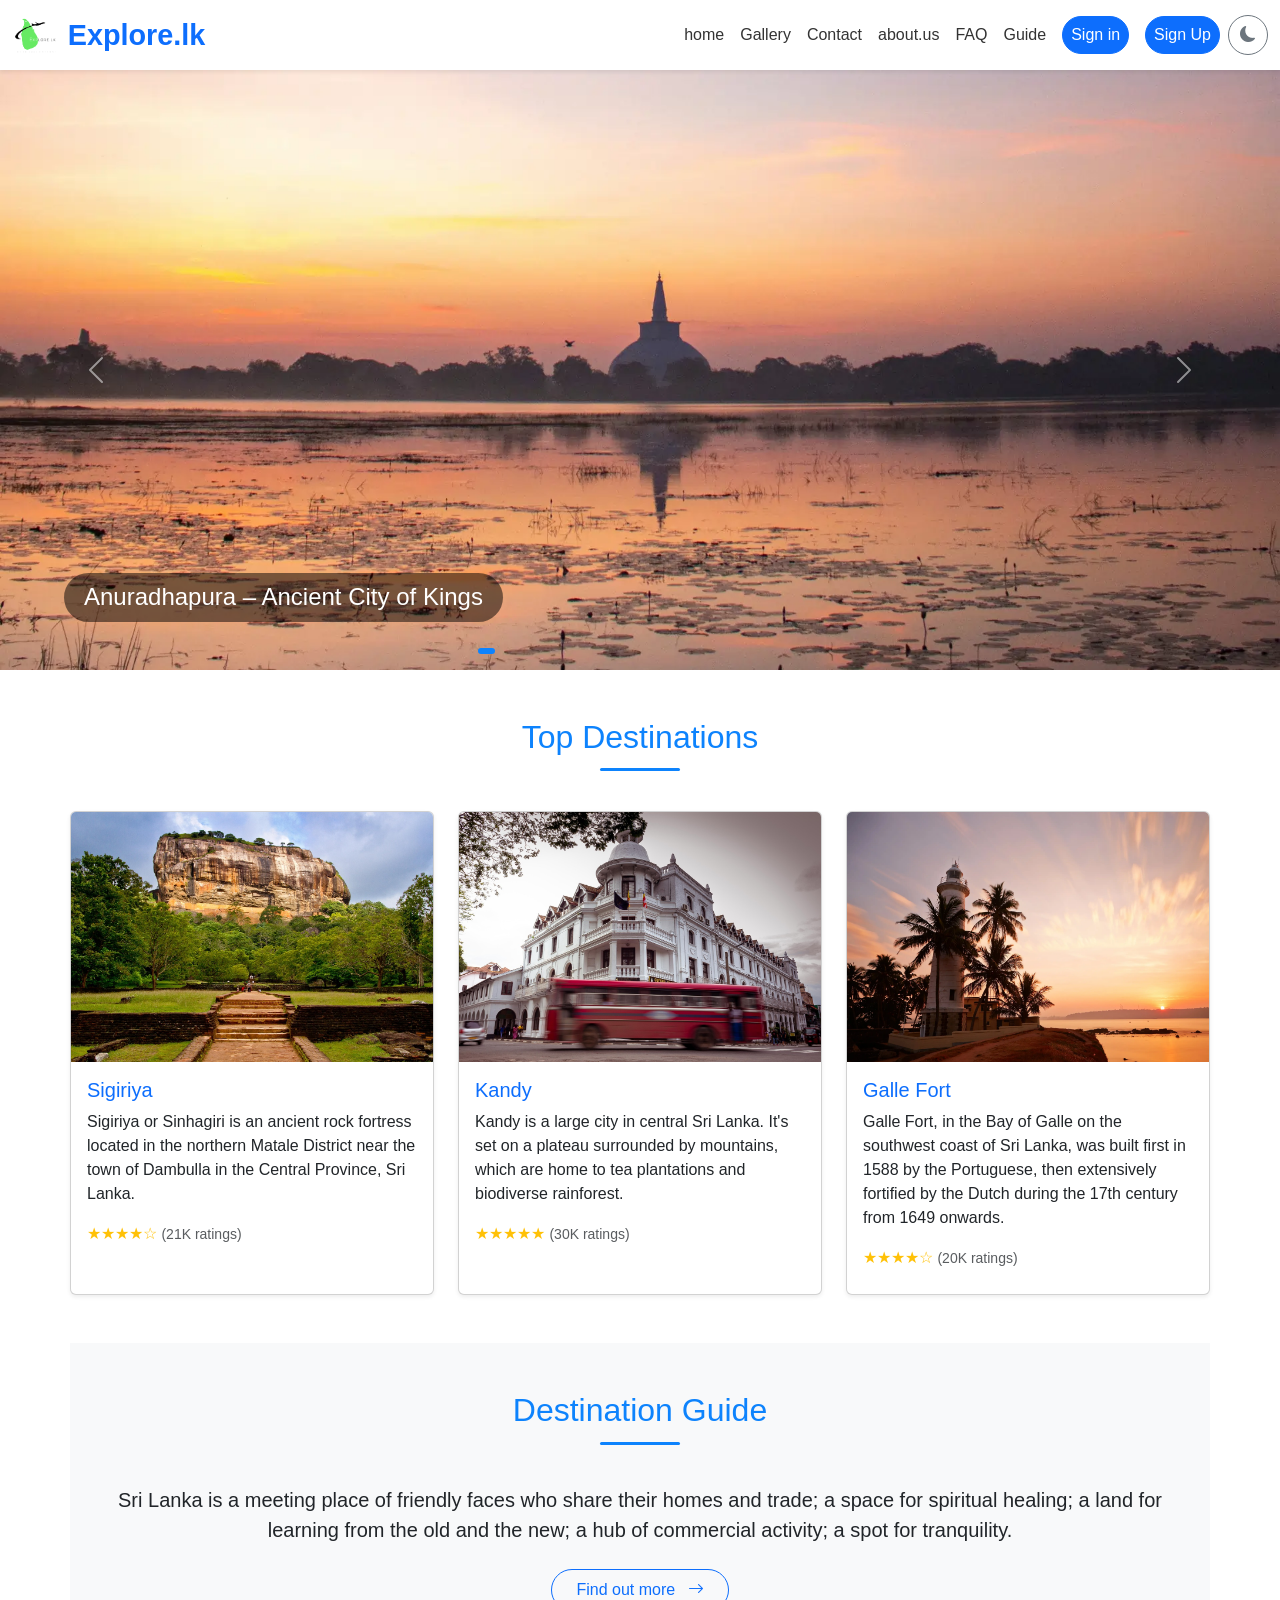
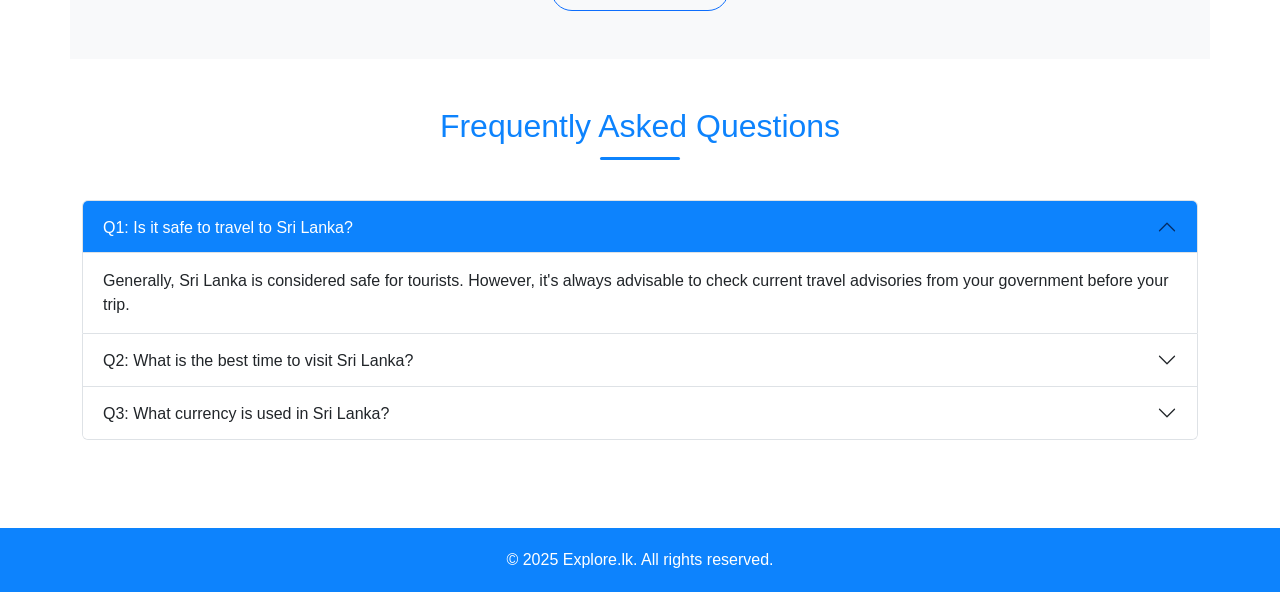
==== Explore.lk (7)/Explore.lk/index.html @ 59991ffa "Add files via upload" ====
<!DOCTYPE html>
<html lang="en">
<head>
  <meta charset="UTF-8">
  <meta name="viewport" content="width=device-width, initial-scale=1.0">
  <title>Explore.lk - See Sri Lanka Differently</title>
  <link href="https://cdn.jsdelivr.net/npm/bootstrap@5.3.0/dist/css/bootstrap.min.css" rel="stylesheet">
  <link href="https://cdn.jsdelivr.net/npm/bootstrap-icons@1.10.5/font/bootstrap-icons.css" rel="stylesheet">
  <link href="https://cdn.jsdelivr.net/npm/aos@2.3.4/dist/aos.css" rel="stylesheet">
  <link rel="stylesheet" href="assets/css/style.css">
</head>
<body>
  <!-- Preloader -->
  <div id="preloader">
    <img src="assets/img/preloader/Explore.lk Logo.png" alt="Logo" class="preloader-logo" />
  </div>
  <script>
    /* Disable right-click */
    document.addEventListener("contextmenu", function(e) {
        e.preventDefault();
    });

    /* Disable copy */
    document.addEventListener("copy", function(e) {
        e.preventDefault();
    });

    /* Disable paste */
    document.addEventListener("paste", function(e) {
        e.preventDefault();
    });

    /* Disable text selection */
    document.addEventListener("selectstart", function(e) {
        e.preventDefault();
    });

    /* Disable image dragging */
    document.addEventListener("dragstart", function(e) {
        if (e.target.tagName === "IMG") {
            e.preventDefault();
        }
    });

    /* Disable link dragging */
    document.addEventListener("dragstart", function(e) {
        if (e.target.tagName === "A") {
            e.preventDefault();
        }
    });

    /* Ensure default cursor on all elements and pointer cursor on clickable elements */
    document.addEventListener("mouseover", function(e) {
        if (["A", "BUTTON", "IMG", "INPUT", "I"].includes(e.target.tagName)) {
            e.target.style.cursor = "pointer";
        } else {
            e.target.style.cursor = "default";
        }
    });
   </script>


<!-- Header -->
<header class="shadow-sm fixed-top">
  <nav class="navbar navbar-expand-md navbar-light">
    <div class="container-fluid">
      <div class="d-flex align-items-center gap-2">
        <div class="logo-wrapper position-relative">
          <img src="assets/img/logos/logo-light.png" alt="Logo" class="nav-logo light-logo">
          <img src="assets/img/logos/logo-dark.png" alt="Logo" class="nav-logo dark-logo">
        </div>
          <h1 class="site-title text-primary fw-bold m-0">Explore.lk</h1>
        </div>

        <button class="navbar-toggler" type="button" data-bs-toggle="collapse" data-bs-target="#navbarNav">
          <span class="navbar-toggler-icon"></span>
        </button>

        <div class="collapse navbar-collapse justify-content-end" id="navbarNav">
          <ul class="navbar-nav align-items-center">
           <li class="nav-item">
              <a href="index.html" class="nav-link">home</a>
            </li>
            <li class="nav-item">
              <a href="gallery.html" class="nav-link">Gallery</a>
            </li>
            <li class="nav-item">
              <a href="contact.html" class="nav-link">Contact</a>
            </li>
            </li>
            <li class="nav-item">
              <a href="about.html" class="nav-link">about.us</a>
            </li>
            <li class="nav-item">
                <a href="index.html#faq" class="nav-link">FAQ</a>
            </li>
            <li class="nav-item">
                <a href="index.html#guide" class="nav-link">Guide</a>
            </li>
          <li class="nav-link">
              <a href="login.html" class="btn btn-primary rounded-pill px-2">Sign in</a>
            </li>
            <li class="nav-link">
              <a href="signup.html" class="btn btn-primary rounded-pill px-2">Sign Up</a>
            </li>
          <div class="header-actions">
          <button id="darkModeToggle" class="btn btn-outline-secondary rounded-circle" title="Toggle dark mode">
            <i class="bi bi-moon-fill" id="darkIcon"></i>
          </button>
          </ul>
        </div>
      </div>
    </nav>
  </header>

  <!-- Carousel -->
  <section class="carousel-section" data-aos="fade-up">
    <div id="carouselExampleIndicators" class="carousel slide" data-bs-ride="carousel" data-bs-pause="false">
      <div class="carousel-indicators">
        <button type="button" data-bs-target="#carouselExampleIndicators" data-bs-slide-to="0" class="active" aria-current="true" aria-label="Slide 1"><span></span></button>
        <button type="button" data-bs-target="#carouselExampleIndicators" data-bs-slide-to="1" aria-label="Slide 2"><span></span></button>
        <button type="button" data-bs-target="#carouselExampleIndicators" data-bs-slide-to="2" aria-label="Slide 3"><span></span></button>
        <button type="button" data-bs-target="#carouselExampleIndicators" data-bs-slide-to="3" aria-label="Slide 4"><span></span></button>
        <button type="button" data-bs-target="#carouselExampleIndicators" data-bs-slide-to="4" aria-label="Slide 5"><span></span></button>
      </div>
      <div class="carousel-inner">
        <div class="carousel-item active">
          <img src="assets/img/carousel/Anuradhapura.webp" class="d-block w-100" alt="Anuradhapura" />
          <div class="carousel-caption text-start text-md-start text-center">
            <h5>Anuradhapura – Ancient City of Kings</h5>
          </div>
        </div>
        <div class="carousel-item">
          <img src="assets/img/carousel/Arugam Bay.webp" class="d-block w-100" alt="Arugam Bay" />
          <div class="carousel-caption text-start text-md-start text-center">
            <h5>Arugam Bay – Surfing Paradise</h5>
          </div>
        </div>
        <div class="carousel-item">
          <img src="assets/img/carousel/Ella.webp" class="d-block w-100" alt="Ella" />
          <div class="carousel-caption text-start text-md-start text-center">
            <h5>Ella – Scenic Hill Country Escape</h5>
          </div>
        </div>
        <div class="carousel-item">
          <img src="assets/img/carousel/Kandy.webp" class="d-block w-100" alt="Kandy" />
          <div class="carousel-caption text-start text-md-start text-center">
            <h5>Kandy – Heart of Sri Lankan Culture</h5>
          </div>
        </div>
        <div class="carousel-item">
          <img src="assets/img/carousel/Sigiriya.webp" class="d-block w-100" alt="Sigiriya" />
          <div class="carousel-caption text-start text-md-start text-center">
            <h5>Sigiriya – Fortress in the Sky</h5>
          </div>
        </div>
      </div>
      <button class="carousel-control-prev" type="button" data-bs-target="#carouselExampleIndicators" data-bs-slide="prev">
        <span class="carousel-control-prev-icon" aria-hidden="true"></span>
        <span class="visually-hidden">Previous</span>
      </button>
      <button class="carousel-control-next" type="button" data-bs-target="#carouselExampleIndicators" data-bs-slide="next">
        <span class="carousel-control-next-icon" aria-hidden="true"></span>
        <span class="visually-hidden">Next</span>
      </button>
    </div>
  </section>

  <!-- Featured Tours -->
  <section id="tours" class="tours-section container py-5" data-aos="fade-up" data-aos-delay="100">
    <h2 class="section-title">Top Destinations</h2>
    <div class="row g-4">
      <div class="col-md-4">
        <div class="card h-100 shadow-sm">
          <img src="assets/img/gallery/sigiriya-459197_1280.jpg" class="card-img-top" alt="Sigiriya" />
          <div class="card-body">
            <h5 class="card-title text-primary">Sigiriya</h5>
            <p class="card-text">Sigiriya or Sinhagiri is an ancient rock fortress located in the northern Matale District near the town of Dambulla in the Central Province, Sri Lanka.</p>
            <div class="text-warning mb-2">★★★★☆ <small class="text-muted">(21K ratings)</small></div>
          </div>
        </div>
      </div>
      <div class="col-md-4">
        <div class="card h-100 shadow-sm">
          <img src="assets/img/gallery/kandy.jpg" class="card-img-top" alt="Kandy" />
          <div class="card-body">
            <h5 class="card-title text-primary">Kandy</h5>
            <p class="card-text">Kandy is a large city in central Sri Lanka. It's set on a plateau surrounded by mountains, which are home to tea plantations and biodiverse rainforest.</p>
            <div class="text-warning mb-2">★★★★★ <small class="text-muted">(30K ratings)</small></div>
          </div>
        </div>
      </div>
      <div class="col-md-4">
        <div class="card h-100 shadow-sm">
          <img src="assets/img/gallery/Galle_fort.webp" class="card-img-top" alt="Galle Fort" />
          <div class="card-body">
            <h5 class="card-title text-primary">Galle Fort</h5>
            <p class="card-text">Galle Fort, in the Bay of Galle on the southwest coast of Sri Lanka, was built first in 1588 by the Portuguese, then extensively fortified by the Dutch during the 17th century from 1649 onwards.</p>
            <div class="text-warning mb-2">★★★★☆ <small class="text-muted">(20K ratings)</small></div>
          </div>
        </div>
      </div>
    </div>
  </section>

  <!-- Destination Guide -->
  <section id="guide" class="guide-section container py-5" data-aos="fade-up" data-aos-delay="200">
    <div class="container">
      <h2 class="section-title">Destination Guide</h2>
      <p class="lead text-center mb-4">
        Sri Lanka is a meeting place of friendly faces who share their homes and trade; a space for spiritual healing; a land for learning from the old and the new; a hub of commercial activity; a spot for tranquility.
      </p>
      <div class="text-center">
        <a href="#" class="btn btn-outline-primary rounded-pill px-4 py-2 animate-arrow">
          Find out more <i class="bi bi-arrow-right ms-2"></i>
        </a>
      </div>
    </div>
  </section>

  <!-- FAQ -->
  <section id="faq" class="container py-5" data-aos="fade-up" data-aos-delay="300">
    <h2 class="section-title">Frequently Asked Questions</h2>
    <div class="accordion" id="accordionExample">
      <div class="accordion-item">
        <h2 class="accordion-header" id="headingOne">
          <button class="accordion-button" type="button" data-bs-toggle="collapse" data-bs-target="#collapseOne">
            Q1: Is it safe to travel to Sri Lanka?
          </button>
        </h2>
        <div id="collapseOne" class="accordion-collapse collapse show" data-bs-parent="#accordionExample">
          <div class="accordion-body">Generally, Sri Lanka is considered safe for tourists. However, it's always advisable to check current travel advisories from your government before your trip.</div>
        </div>
      </div>
      <div class="accordion-item">
        <h2 class="accordion-header" id="headingTwo">
          <button class="accordion-button collapsed" type="button" data-bs-toggle="collapse" data-bs-target="#collapseTwo">
            Q2: What is the best time to visit Sri Lanka?
          </button>
        </h2>
        <div id="collapseTwo" class="accordion-collapse collapse" data-bs-parent="#accordionExample">
          <div class="accordion-body">Sri Lanka has two distinct monsoon seasons. The best time to visit the west and south coasts and the hill country is from December to March. For the east coast, the best time is from April/May to September.</div>
        </div>
      </div>
      <div class="accordion-item">
        <h2 class="accordion-header" id="headingThree">
          <button class="accordion-button collapsed" type="button" data-bs-toggle="collapse" data-bs-target="#collapseThree">
            Q3: What currency is used in Sri Lanka?
          </button>
        </h2>
        <div id="collapseThree" class="accordion-collapse collapse" data-bs-parent="#accordionExample">
          <div class="accordion-body">The currency used in Sri Lanka is the Sri Lankan Rupee (LKR).</div>
        </div>
      </div>
    </div>
  </section>

  <!-- Footer -->
  <footer>
    <p class="mb-0">&copy; 2025 Explore.lk. All rights reserved.</p>
  </footer>

  <!-- Scroll to top -->
  <button id="scrollToTopBtn">↑</button>

  <!-- Scripts -->
  <script src="https://cdn.jsdelivr.net/npm/bootstrap@5.3.0/dist/js/bootstrap.bundle.min.js"></script>
  <script src="https://cdn.jsdelivr.net/npm/aos@2.3.4/dist/aos.js"></script>
  <script src="assets/js/main.js"></script>
  <script src="assets/js/login.js"></script>
</body>
</html>
---- Explore.lk (7)/Explore.lk/assets/css/style.css ----
/* ===== LOGIN PAGE STYLES ===== */
.login-container button {
  width: 100%;
  padding: 12px;
  background: var(--primary);
  color: #fff;
  border: none;
  border-radius: 8px;
  font-weight: 600;
  cursor: pointer;
  transition: all 0.3s ease;
}

.login-container button:hover {
  background: #0a6bc7;
  transform: translateY(-2px);
}


body.dark-mode .login-container {
  background: var(--card-dark);
  color: var(--text-light);
  box-shadow: 0 8px 25px rgba(13,131,253,0.4);
  border: 1px solid var(--primary);
}

.login-container h2 {
  color: var(--primary);
  margin-bottom: 25px;
}

.login-container input {
  width: 100%;
  padding: 12px 15px;
  margin-bottom: 20px;
  border-radius: 8px;
  border: 1px solid #ccc;
  transition: all 0.3s ease;
}

body.dark-mode .login-container input {
  background: #3b3939;
  border-color: #000000;
  color: var(--text-light);
}

.login-container input:focus {
  border-color: var(--primary);
  box-shadow: 0 0 0 3px rgba(13,131,253,0.1);
}

body.dark-mode .login-container input:focus {
  box-shadow: 0 0 0 3px rgba(13,131,253,0.2);
}

.login-container button {
  width: 100%;
  padding: 12px;
  background: var(--primary);
  color: #fff;
  border: none;
  border-radius: 8px;
  font-weight: 600;
  cursor: pointer;
  transition: all 0.3s ease;
}

.login-container button:hover {
  background: #0a6bc7;
  transform: translateY(-2px);
}

.login-container .signup-link {
  margin-top: 15px;
  font-size: 14px;
}

.login-container .signup-link a {
  color: var(--primary);
  text-decoration: none;
}

.login-container .signup-link a:hover {
  text-decoration: underline;
}

/* Responsive */
@media (max-width: 767.98px) {
  .login-container {
    margin: 50px 20px;
    padding: 30px;
  }
}

/* ===== GLOBAL STYLES ===== */
:root {
  --primary: #0d83fd;
  --dark-bg: #121212;
  --light-bg: #f8f9fa;
  --card-dark: #302c2c;
  --text-light: #f1f1f1;
}

body {
  padding-top: 70px;
  background-color: #fff;
  font-family: 'Segoe UI', Tahoma, Geneva, Verdana, sans-serif;
  transition: background-color 0.3s ease;
}

body.dark-mode {
  background-color: var(--dark-bg);
  color: var(--text-light);
}

/* Preloader */
#preloader {
  position: fixed;
  width: 100%;
  height: 100vh;
  background: #fff;
  z-index: 9999;
  display: flex;
  align-items: center;
  justify-content: center;
  transition: opacity 0.6s ease;
}

.preloader-logo {
  width: 120px;
  animation: pulse 1.5s infinite ease-in-out;
}

@keyframes pulse {
  0%, 100% { transform: scale(1); opacity: 1; }
  50% { transform: scale(1.1); opacity: 0.6; }
}

/* Header */
header {
  position: fixed;
  top: 0;
  left: 0;
  width: 100%;
  background-color: rgba(255, 255, 255, 0.7);
  backdrop-filter: blur(5px);
  z-index: 1000;
  box-shadow: 0 2px 10px rgba(0,0,0,0.1);
}

body.dark-mode header {
  background-color: rgba(0, 0, 0, 0.5);
}

.site-title {
  font-size: 1.8rem;
  font-weight: 700;
  color: var(--primary);
  margin: 0;
}

.nav-link {
  color: #333;
  font-weight: 500;
  padding: 8px 15px;
  border-radius: 20px;
  transition: all 0.3s ease;
}

body.dark-mode .nav-link {
  color: #ddd;
}

.nav-link:hover, .nav-link.active {
  background-color: var(--primary);
  color: white !important;
}

/* ...existing header styles... */

#darkModeToggle {
  width: 40px;
  height: 40px;
  display: flex;
  align-items: center;
  justify-content: center;
}

/* ===== LOGIN BUTTON IN HEADER ===== */
.header-actions {
  display: flex;
  align-items: center;
  gap: 15px;
  margin-left: auto;
}

.header-login-btn {
  background: var(--primary);
  color: #fff;
  border: none;
  border-radius: 20px;
  padding: 8px 22px;
  font-weight: 600;
  cursor: pointer;
  transition: background 0.3s, transform 0.3s;
  font-size: 1rem;
  margin-left: 10px;
  box-shadow: 0 2px 8px rgba(13,131,253,0.08);
}

.header-login-btn:hover {
  background: #0a6bc7;
  transform: translateY(-2px);
}

body.dark-mode .header-login-btn {
  background: #0d83fd;
  color: #fff;
  border: 1px solid #fff;
}

body.dark-mode .header-login-btn:hover {
  background: #0a6bc7;
  color: #fff;
}

/* ...rest of your CSS... */

/* Footer */
footer {
  background: var(--primary);
  color: white;
  text-align: center;
  padding: 20px;
  margin-top: 40px;
}

/* Scroll to Top */
#scrollToTopBtn {
  position: fixed;
  bottom: 30px;
  right: 30px;
  background: var(--primary);
  color: white;
  border: none;
  border-radius: 50%;
  width: 45px;
  height: 45px;
  font-size: 22px;
  display: none;
  z-index: 999;
  box-shadow: 0 4px 10px rgba(0,0,0,0.2);
  cursor: pointer;
}

/* ===== HOMEPAGE STYLES ===== */
/* Carousel */
.carousel-section {
  margin-top: 0;
}

.carousel-item img {
  height: 600px;
  object-fit: cover;
  width: 100%;
}

@media (max-width: 767.98px) {
  .carousel-item img {
    height: auto;
    max-height: 100vh;
    object-fit: contain;
  }
}

.carousel-caption {
  text-align: center;
}

@media (min-width: 768px) {
  .carousel-caption {
    text-align: left;
    left: 5%;
  }
}

.carousel-caption h5 {
  background: rgba(0, 0, 0, 0.5);
  color: #fff;
  display: inline-block;
  padding: 10px 20px;
  border-radius: 25px;
  font-size: 1.5rem;
}

@media (max-width: 767.98px) {
  .carousel-caption h5 {
    font-size: 1rem;
    padding: 6px 12px;
  }
}

/* Carousel indicators */
.carousel-indicators [data-bs-target] {
  position: relative;
  width: 60px;
  height: 6px;
  border: none;
  border-radius: 24px;
  background: transparent;
}

.carousel-indicators [data-bs-target] span {
  content: "";
  position: absolute;
  top: 0;
  left: 0;
  width: 0;
  height: 100%;
  background: var(--primary);
  border-radius: inherit;
  transition: width 0.3s ease;
}

/* Tours Section */
.tours-section {
  padding: 80px 0;
}

.section-title {
  text-align: center;
  margin-bottom: 40px;
  color: var(--primary);
  position: relative;
  padding-bottom: 15px;
}

.section-title:after {
  content: '';
  position: absolute;
  bottom: 0;
  left: 50%;
  transform: translateX(-50%);
  width: 80px;
  height: 3px;
  background: var(--primary);
  border-radius: 2px;
}

.card {
  transition: transform 0.3s ease;
  height: 100%;
}

.card:hover {
  transform: translateY(-10px);
}

.card-img-top {
  height: 250px;
  object-fit: cover;
}

/* FAQ Section */
.accordion-button:not(.collapsed) {
  background-color: var(--primary);
  color: white;
}

/* Guide Section */
.guide-section {
  padding: 80px 0;
  background: var(--light-bg);
}

body.dark-mode .guide-section {
  background: #282626;
}

/* ===== GALLERY PAGE STYLES ===== */
.gallery-section {
  padding: 80px 0;
}

.gallery-filters {
  display: flex;
  justify-content: center;
  flex-wrap: wrap;
  gap: 10px;
  margin-bottom: 30px;
}

.gallery-filter-btn {
  background: transparent;
  border: 1px solid var(--primary);
  color: var(--primary);
  padding: 8px 20px;
  border-radius: 30px;
  transition: all 0.3s ease;
  font-weight: 500;
  cursor: pointer;
}

.gallery-filter-btn.active, 
.gallery-filter-btn:hover {
  background: var(--primary);
  color: white;
}

.gallery-grid {
  display: grid;
  grid-template-columns: repeat(auto-fill, minmax(300px, 1fr));
  gap: 25px;
}

.gallery-item {
  position: relative;
  border-radius: 10px;
  overflow: hidden;
  box-shadow: 0 5px 15px rgba(0,0,0,0.1);
  aspect-ratio: 4/3;
  transition: transform 0.3s ease;
}

.gallery-item:hover {
  transform: translateY(-10px);
}

.gallery-item img {
  width: 100%;
  height: 100%;
  object-fit: cover;
  display: block;
}

.gallery-overlay {
  position: absolute;
  top: 0;
  left: 0;
  width: 100%;
  height: 100%;
  background: rgba(0, 0, 0, 0.7);
  display: flex;
  flex-direction: column;
  justify-content: flex-end;
  padding: 20px;
  opacity: 0;
  transition: opacity 0.3s ease;
}

.gallery-item:hover .gallery-overlay {
  opacity: 1;
}

.gallery-title {
  color: white;
  font-size: 1.2rem;
  font-weight: 600;
  margin-bottom: 8px;
}

.gallery-description {
  color: #ddd;
  font-size: 0.9rem;
}

/* ===== CONTACT PAGE STYLES ===== */
.contact-section {
  padding: 80px 0;
}

.contact-container {
  max-width: 800px;
  margin: 0 auto;
  background: white;
  border-radius: 15px;
  overflow: hidden;
  box-shadow: 0 10px 30px rgba(0,0,0,0.1);
  padding: 30px;
}

body.dark-mode .contact-container {
  background: var(--card-dark);
}

.contact-header {
  text-align: center;
  margin-bottom: 30px;
}

.contact-methods {
  display: flex;
  flex-direction: column;
  gap: 30px;
  margin-bottom: 30px;
}

.contact-card {
  background: var(--light-bg);
  border-radius: 10px;
  padding: 25px;
  display: flex;
  flex-direction: column;
  align-items: center;
  text-align: center;
  transition: transform 0.3s ease;
}

body.dark-mode .contact-card {
  background: rgba(255,255,255,0.05);
}

.contact-card:hover {
  transform: translateY(-5px);
  box-shadow: 0 5px 15px rgba(13, 131, 253, 0.2);
}

.contact-icon {
  width: 70px;
  height: 70px;
  background: rgba(13, 131, 253, 0.1);
  border-radius: 50%;
  display: flex;
  align-items: center;
  justify-content: center;
  margin-bottom: 20px;
  font-size: 30px;
  color: var(--primary);
}

.contact-title {
  font-size: 1.3rem;
  margin-bottom: 10px;
  color: var(--primary);
}

.contact-description {
  margin-bottom: 20px;
  color: #666;
}

body.dark-mode .contact-description {
  color: #ccc;
}

.btn-contact {
  background: var(--primary);
  color: white;
  padding: 10px 25px;
  border-radius: 30px;
  display: inline-flex;
  align-items: center;
  gap: 8px;
  font-weight: 500;
  text-decoration: none;
  transition: all 0.3s ease;
}

.btn-contact:hover {
  background: #0a6bc7;
  color: white;
  transform: translateY(-3px);
}

.contact-form .form-control {
  padding: 12px 15px;
  margin-bottom: 20px;
  border: 1px solid #ddd;
  border-radius: 5px;
  transition: all 0.3s ease;
}

body.dark-mode .contact-form .form-control {
  background: #333;
  border-color: #444;
  color: #f1f1f1;
}

.contact-form .form-control:focus {
  border-color: var(--primary);
  box-shadow: 0 0 0 3px rgba(13, 131, 253, 0.1);
}

body.dark-mode .contact-form .form-control:focus {
  box-shadow: 0 0 0 3px rgba(13, 131, 253, 0.2);
}

.contact-form textarea.form-control {
  min-height: 150px;
  resize: vertical;
}

.btn-submit {
  background: var(--primary);
  color: white;
  padding: 12px 30px;
  border: none;
  border-radius: 30px;
  font-weight: 600;
  transition: all 0.3s ease;
}

.btn-submit:hover {
  background: #0a6bc7;
  transform: translateY(-3px);
}

/* ===== ABOUT BOX STYLES ===== */
/* About Boxes */
.about-box {
  background: #fff;
  color: #0d83fd;
  padding: 40px; /* bigger padding */
  border-radius: 10px;
  box-shadow: 0 8px 20px rgba(0,0,0,0.15); /* stronger shadow */
  transition: all 0.3s ease;
  font-size: 1.1rem; /* slightly bigger text */
}

body.dark-mode .about-box {
  background: #000000;
  color: #0d83fd;
  border: 1px solid #0d83fd;
  box-shadow: 0 8px 25px rgba(13,131,253,0.4); /* glowing effect */
}

/* Headers inside boxes */
.about-box h3 {
  color: inherit;
  font-size: 1.5rem; /* bigger heading */
  margin-bottom: 15px;
}

/* Team Section */
.team-member {
  background: #222; /* darker background for contrast */
  border-radius: 12px;
  box-shadow: 0 6px 18px rgba(0,0,0,0.25);
  transition: transform 0.3s ease, box-shadow 0.3s ease;
  padding: 20px;
}

body.dark-mode .team-member {
  background: #111; 
  box-shadow: 0 6px 20px rgba(13,131,253,0.5); /* subtle blue glow */
}

.team-member:hover {
  transform: translateY(-5px);
  box-shadow: 0 10px 30px rgba(13,131,253,0.6);
}

.team-member img {
  width: 120px; /* slightly bigger profile pics */
  height: 120px;
  border-radius: 50%;
  margin-bottom: 15px;
}
@media (prefers-color-scheme: dark) {
  .member-card {
    background-color: #000; /* black background */
    color: #000000;            /* white text for contrast */
  }

  .member-card .role {
    color: #000000; /* optional: slightly dimmed text for roles */
  }
}



/* Responsive adjustments */
@media (max-width: 767.98px) {
  .gallery-grid {
    grid-template-columns: 1fr;
  }
  
  .contact-methods {
    flex-direction: column;
  }
  
  .section-title {
    font-size: 1.8rem;
  }
  
  .site-title {
    font-size: 1.3rem;
  }
}
img {
  max-width: 100%;
  height: auto;
  display: block;
  transition: transform 0.3s ease;
}

/* For lazy loading */
img.lazy {
  opacity: 0;
  transition: opacity 0.3s ease;
}

img.lazy.loaded {
  opacity: 1;
}

.nav-logo {
  height: 40px;
  width: auto;
}

.light-logo { display: block; }
.dark-logo { display: none; }

body.dark-mode .light-logo { display: none; }
body.dark-mode .dark-logo { display: block; }
* Dark mode styles */
body.dark-mode {
  background-color: #292727;
  color: #f1f1f1;
}

/* Inputs in dark mode */
body.dark-mode input.form-control {
  background-color: #171616;
  color: #fff;
  border-color: #ffffff;
}

body.dark-mode input.form-control::placeholder {
  color: #ffffff;
  
}

/* Change logo visibility */
body.dark-mode .light-logo {
  display: none !important;
}

body.dark-mode .dark-logo {
  display: inline !important;
}

/* ===== Animated Picture Background for Login & Signup ===== */
.login-container, .signup-container {
  min-height: fit-content;
  background-size: cover;
  background-position: center;
  background-repeat: no-repeat;
  animation: bgSlide 24s linear infinite;
  transition: background-image 1s ease;
}

@keyframes bgSlide {
  0%   { background-image: url('../img/gallery/Mirissa.jpg'); }
  33%  { background-image: url('../img/gallery/Trinco.jpg'); }
  66%  { background-image: url('../img/gallery/Bentota.jpg'); }
  100% { background-image: url('../img/gallery/kandy.jpg'); }
}
.signup-card, .login-card {
  background: rgba(255, 255, 255, 0.75); /* semi-transparent white */
  backdrop-filter: blur(8px);            /* background blur */
  box-shadow: 0 8px 32px rgba(0,0,0,0.18); /* soft shadow */
  border-radius: 18px;
  border: 1px solid rgba(13, 131, 253, 0.08);
}

/* For dark mode */
body.dark-mode .signup-card, body.dark-mode .login-card {
  background: rgba(48, 44, 44, 0.85); /* semi-transparent dark */
  color: #f1f1f1;
  border: 1px solid rgba(13, 131, 253, 0.18);
}
body.dark-mode .signup-card,
body.dark-mode .login-card {
  color: #fff;
}

body.dark-mode .signup-card h2,
body.dark-mode .signup-card label,
body.dark-mode .signup-card p,
body.dark-mode .login-card h2,
body.dark-mode .login-card label,
body.dark-mode .login-card p {
  color: #fff;
}

body.dark-mode .signup-card input,
body.dark-mode .login-card input,
body.dark-mode .signup-card ::placeholder,
body.dark-mode .login-card ::placeholder {
  color: #fff;
}
/* ===== End of file ===== */
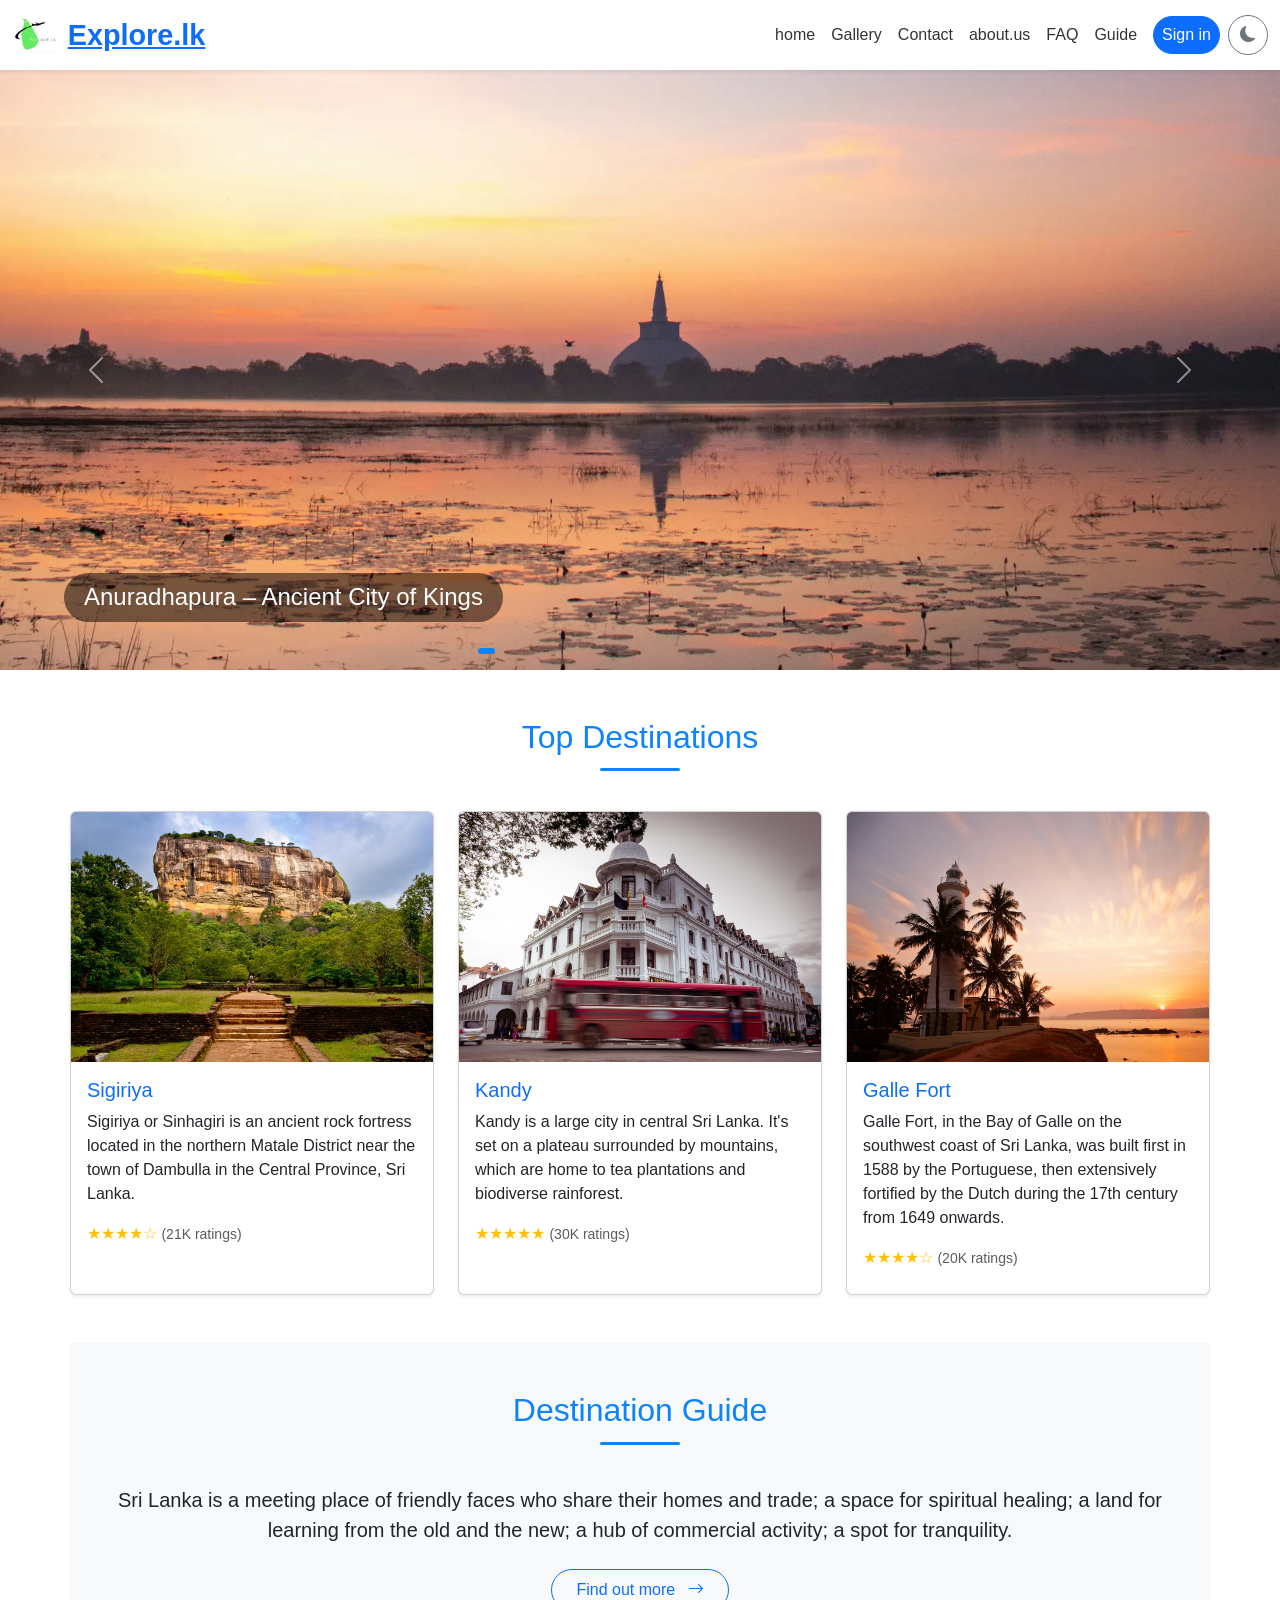
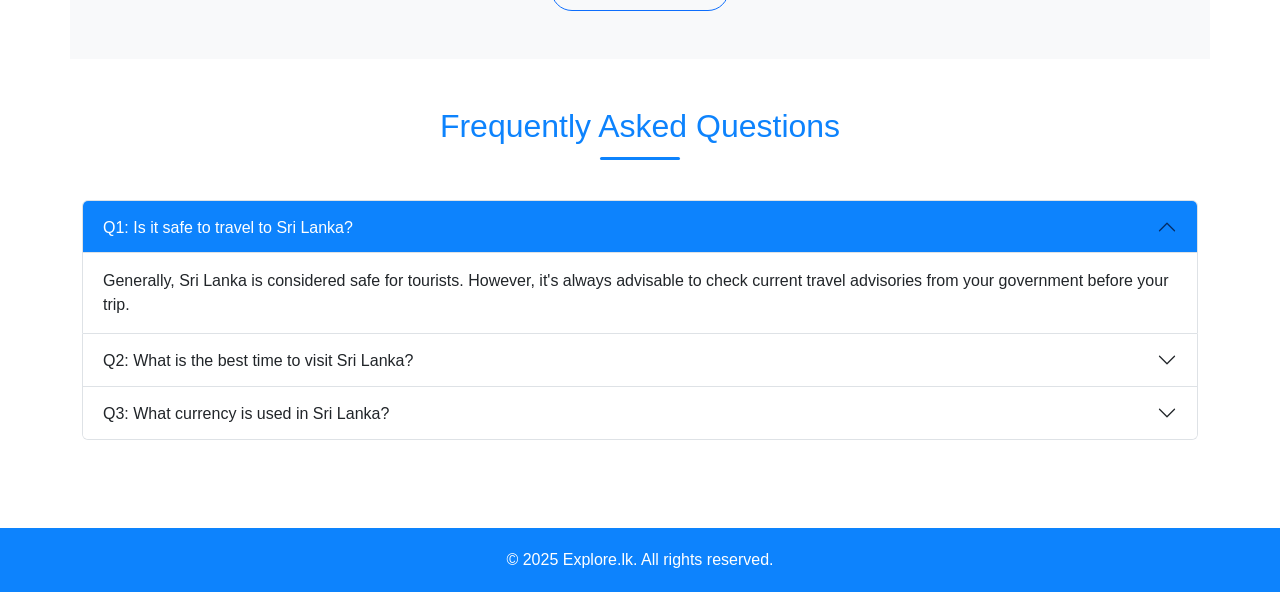
==== commit a217a2f6: "Add files via upload" ====
--- a/Explore.lk (7)/Explore.lk/index.html
+++ b/Explore.lk (7)/Explore.lk/index.html
@@ -66,10 +66,16 @@
     <div class="container-fluid">
       <div class="d-flex align-items-center gap-2">
         <div class="logo-wrapper position-relative">
-          <img src="assets/img/logos/logo-light.png" alt="Logo" class="nav-logo light-logo">
-          <img src="assets/img/logos/logo-dark.png" alt="Logo" class="nav-logo dark-logo">
-        </div>
+          <a href="index.html">
+            <img src="assets/img/logos/logo-light.png" alt="Logo" class="nav-logo light-logo">
+            <img src="assets/img/logos/logo-dark.png" alt="Logo" class="nav-logo dark-logo">
+          </a>
+          
+          
+        </div>
+          <a href="index.html">
           <h1 class="site-title text-primary fw-bold m-0">Explore.lk</h1>
+          </a>
         </div>
 
         <button class="navbar-toggler" type="button" data-bs-toggle="collapse" data-bs-target="#navbarNav">
@@ -100,9 +106,11 @@
           <li class="nav-link">
               <a href="login.html" class="btn btn-primary rounded-pill px-2">Sign in</a>
             </li>
-            <li class="nav-link">
-              <a href="signup.html" class="btn btn-primary rounded-pill px-2">Sign Up</a>
-            </li>
+          <div id="navbarProfile"></div> <!-- Add this line -->
+          <img src="assets/img/profile/profile.png" alt="Profile" class="profile-icon" id="profileIcon" title="Profile" onclick="toggleProfileMenu()" style="display: none;"  >
+          </div>
+          
+           
           <div class="header-actions">
           <button id="darkModeToggle" class="btn btn-outline-secondary rounded-circle" title="Toggle dark mode">
             <i class="bi bi-moon-fill" id="darkIcon"></i>
--- a/Explore.lk (7)/Explore.lk/assets/css/style.css
+++ b/Explore.lk (7)/Explore.lk/assets/css/style.css
@@ -742,7 +742,7 @@
 }
 
 /* ===== Animated Picture Background for Login & Signup ===== */
-.login-container, .signup-container {
+.login-container, .signup-container  {
   min-height: fit-content;
   background-size: cover;
   background-position: center;
@@ -757,7 +757,7 @@
   66%  { background-image: url('../img/gallery/Bentota.jpg'); }
   100% { background-image: url('../img/gallery/kandy.jpg'); }
 }
-.signup-card, .login-card {
+.signup-card, .login-card  {
   background: rgba(255, 255, 255, 0.75); /* semi-transparent white */
   backdrop-filter: blur(8px);            /* background blur */
   box-shadow: 0 8px 32px rgba(0,0,0,0.18); /* soft shadow */
@@ -766,7 +766,7 @@
 }
 
 /* For dark mode */
-body.dark-mode .signup-card, body.dark-mode .login-card {
+body.dark-mode .signup-card, body.dark-mode .login-card ,body.dark-mode .contact-card {
   background: rgba(48, 44, 44, 0.85); /* semi-transparent dark */
   color: #f1f1f1;
   border: 1px solid rgba(13, 131, 253, 0.18);
@@ -791,4 +791,191 @@
 body.dark-mode .login-card ::placeholder {
   color: #fff;
 }
-/* ===== End of file ===== */+    /* Strength bar */
+    #strengthBar {
+      width: 100%;
+      height: 8px;
+      background: #ddd;
+      border-radius: 5px;
+    }
+    #strengthFill {
+      height: 100%;
+      width: 0%;
+      border-radius: 5px;
+      transition: width 0.3s ease, background 0.3s ease;
+    }
+/* ===== End of file ===== */
+/* Futuristic Sidebar (Glassmorphism) */
+.sidebar {
+  width: 320px;
+  height: 100vh;
+  position: fixed;
+  right: -350px; /* start hidden */
+  top: 0;
+  background: rgba(255, 255, 255, 0.1);
+  backdrop-filter: blur(20px);
+  -webkit-backdrop-filter: blur(20px);
+  border-left: 1px solid rgba(255, 255, 255, 0.2);
+  box-shadow: -5px 0 25px rgba(0, 0, 0, 0.3);
+  padding: 30px;
+  color: #fff;
+  transition: right 0.6s cubic-bezier(0.25, 1, 0.5, 1),
+              opacity 0.6s ease;
+  opacity: 0;
+  z-index: 999;
+  border-radius: 30px 0 0 30px;
+}
+
+/* Active state (slide in) */
+.sidebar.active {
+  right: 0;
+  opacity: 1;
+}
+
+/* Futuristic Headings */
+.sidebar h2 {
+  font-size: 1.8rem;
+  font-weight: 600;
+  margin-bottom: 20px;
+  color: #fff;
+  text-shadow: 0 0 15px rgba(13, 131, 253, 0.8);
+}
+
+/* Profile info text */
+.sidebar p {
+  font-size: 1rem;
+  margin: 10px 0;
+  color: #f1f1f1;
+}
+
+/* Buttons with glowing effect */
+.sidebar button {
+  width: 100%;
+  padding: 12px;
+  background: linear-gradient(135deg, #0d83fd, #00c6ff);
+  color: white;
+  font-size: 1rem;
+  border: none;
+  border-radius: 15px;
+  cursor: pointer;
+  transition: all 0.3s ease;
+  box-shadow: 0 0 15px rgba(13, 131, 253, 0.6);
+}
+
+.sidebar button:hover {
+  background: linear-gradient(135deg, #005bb5, #0096ff);
+  transform: scale(1.05);
+  box-shadow: 0 0 25px rgba(0, 150, 255, 0.9);
+}
+
+/* Floating circular profile icon */
+#profileIcon {
+  position: fixed;
+  right: 20px;
+  top: 50%;
+  transform: translateY(-50%);
+  width: 60px;
+  height: 60px;
+  border-radius: 50%;
+  background: rgba(255,255,255,0.1);
+  backdrop-filter: blur(15px);
+  -webkit-backdrop-filter: blur(15px);
+  box-shadow: 0 0 15px rgba(13, 131, 253, 0.6);
+  display: flex;
+  align-items: center;
+  justify-content: center;
+  cursor: pointer;
+  transition: all 0.3s ease;
+  z-index: 1000;
+}
+
+#profileIcon:hover {
+  transform: translateY(-50%) scale(1.1);
+  box-shadow: 0 0 25px rgba(13, 131, 253, 0.9);
+}
+
+#profileIcon img {
+  width: 50px;
+  height: 50px;
+  border-radius: 50%;
+}
+
+/* Sidebar (frosted glass) */
+.sidebar {
+  width: 320px;
+  height: 100vh;
+  position: fixed;
+  right: -350px; /* hidden by default */
+  top: 0;
+  background: rgba(255, 255, 255, 0.1);
+  backdrop-filter: blur(20px);
+  -webkit-backdrop-filter: blur(20px);
+  border-left: 1px solid rgba(255, 255, 255, 0.2);
+  box-shadow: -5px 0 25px rgba(0, 0, 0, 0.3);
+  padding: 30px;
+  color: #fff;
+  transition: right 0.6s cubic-bezier(0.25, 1, 0.5, 1), opacity 0.6s ease;
+  opacity: 0;
+  z-index: 999;
+  border-radius: 30px 0 0 30px;
+}
+
+.sidebar.active {
+  right: 0;
+  opacity: 1;
+}
+
+.sidebar h2 {
+  font-size: 1.8rem;
+  font-weight: 600;
+  margin-bottom: 20px;
+  color: #fff;
+  text-shadow: 0 0 15px rgba(13, 131, 253, 0.8);
+}
+
+.sidebar p {
+  font-size: 1rem;
+  margin: 10px 0;
+  color: #f1f1f1;
+}
+
+.sidebar button {
+  width: 100%;
+  padding: 12px;
+  background: linear-gradient(135deg, #0d83fd, #00c6ff);
+  color: white;
+  font-size: 1rem;
+  border: none;
+  border-radius: 15px;
+  cursor: pointer;
+  transition: all 0.3s ease;
+  box-shadow: 0 0 15px rgba(13, 131, 253, 0.6);
+}
+
+.sidebar button:hover {
+  background: linear-gradient(135deg, #005bb5, #0096ff);
+  transform: scale(1.05);
+  box-shadow: 0 0 25px rgba(0, 150, 255, 0.9);
+}
+
+.contact-background {
+  width: 100%;
+  min-height: 100vh;
+  background: url("../img/bg1.jpg") no-repeat center center/cover;
+  animation: contactBG 20s infinite;
+}
+
+@keyframes contactBG {
+  0%, 25% {
+    background: url("../img/gallery/Bentota.jpg") no-repeat center center/cover;
+  }
+  26%, 50% {
+    background: url("../img/gallery/kandy.jpg") no-repeat center center/cover;
+  }
+  51%, 75% {
+    background: url("../img/gallery/Mirissa.jpg") no-repeat center center/cover;
+  }
+  76%, 100% {
+    background: url("../img/gallery/Trinco.jpg") no-repeat center center/cover;
+  }
+}
